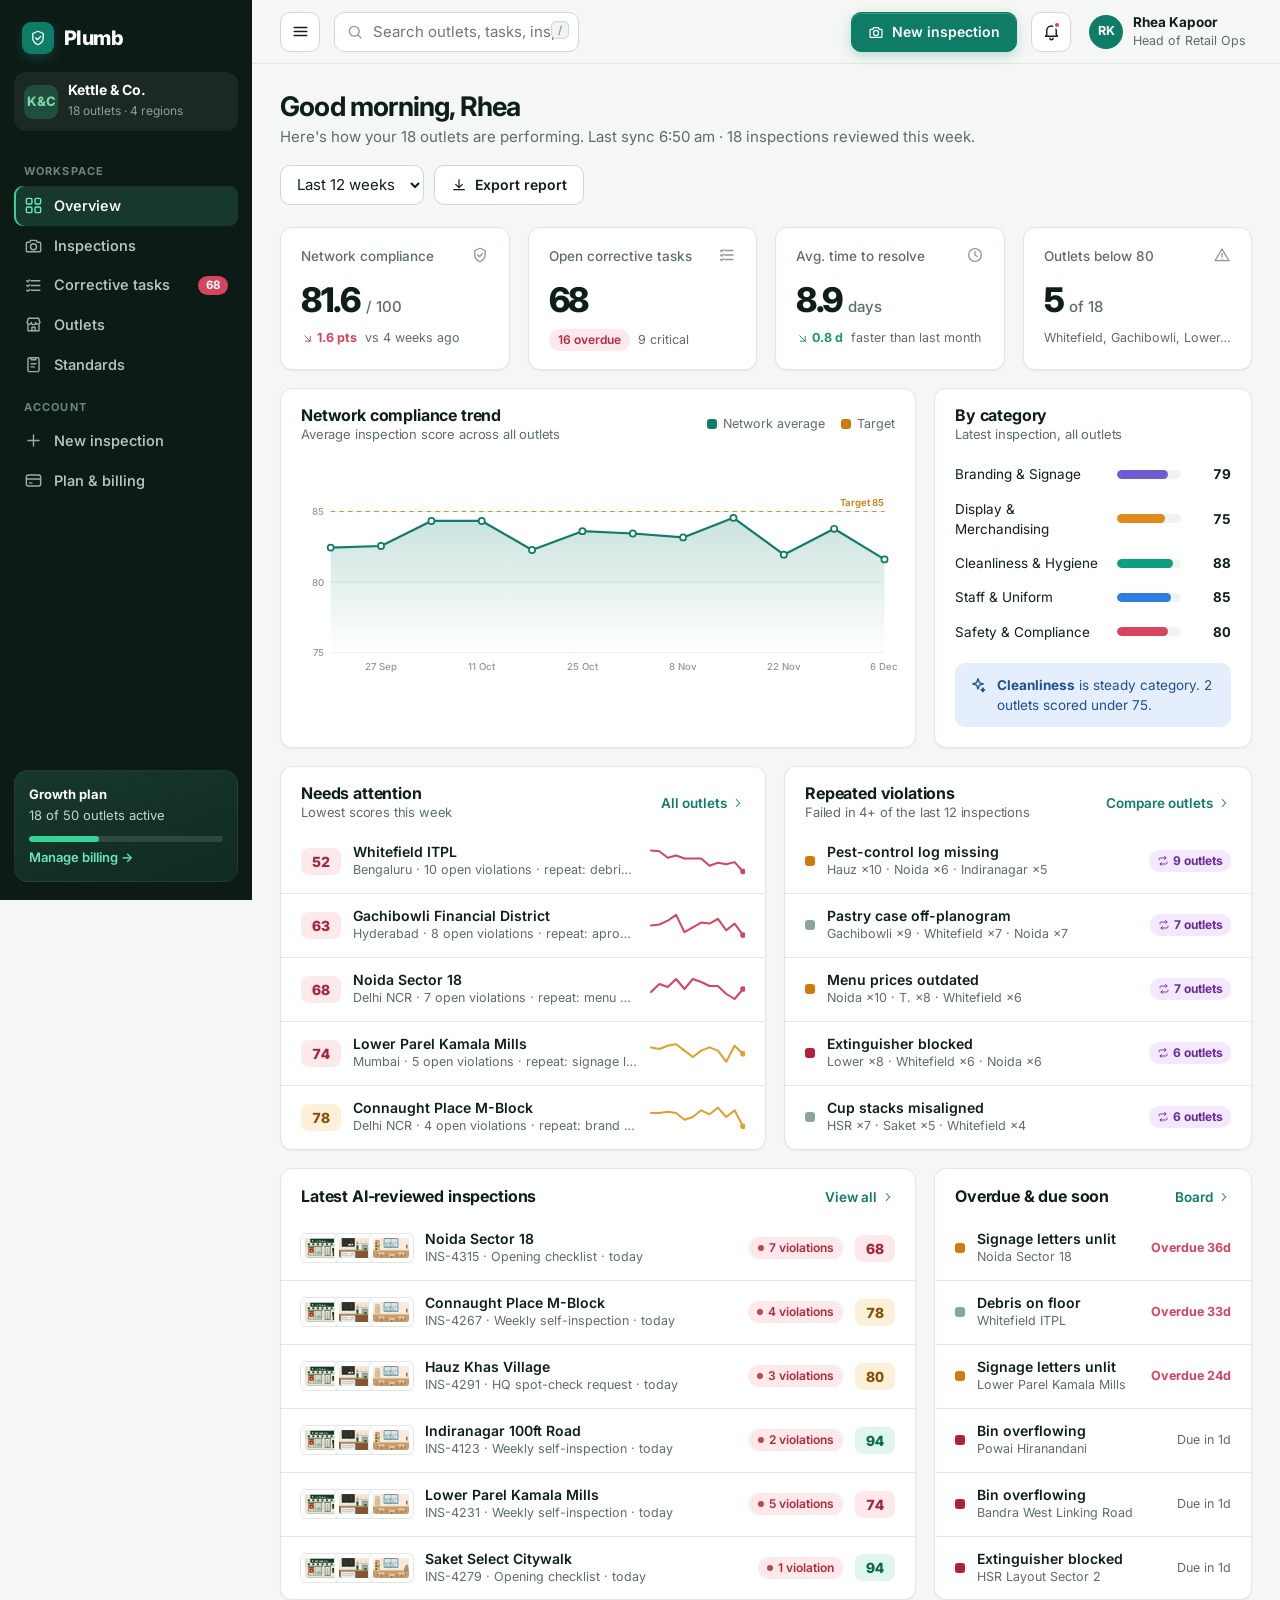
==== app.html @ 66bcafdf "Add Plumb franchise outlet QC marketing site and demo dashboard Co-Authored-By: Claude Sonnet 5.5 <n" ====
<!doctype html>
<html lang="en">
<head>
<meta charset="utf-8">
<meta name="viewport" content="width=device-width, initial-scale=1">
<title>Dashboard — Plumb</title>
<link rel="icon" href="data:image/svg+xml,%3Csvg xmlns='http://www.w3.org/2000/svg' viewBox='0 0 32 32'%3E%3Crect width='32' height='32' rx='9' fill='%230e7c66'/%3E%3Cpath d='M16 6v12' stroke='white' stroke-width='3' stroke-linecap='round'/%3E%3Cpath d='M16 18 L11.500 25 H20.500Z' fill='white'/%3E%3C/svg%3E">
<link rel="preconnect" href="https://fonts.googleapis.com"><link rel="preconnect" href="https://fonts.gstatic.com" crossorigin>
<link href="https://fonts.googleapis.com/css2?family=Inter:wght@400;500;600;700;800&display=swap" rel="stylesheet">
<link rel="stylesheet" href="assets/css/base.css">
<link rel="stylesheet" href="assets/css/landing.css">
<link rel="stylesheet" href="assets/css/app.css">
</head>
<body class="app">
<div class="shell">
  <aside class="side" id="side">
    <a class="logo" href="index.html"><span class="logo-mark" data-i="shield"></span>Plumb</a>
    <div class="side-co"><div class="co-av">K&amp;C</div><div><b>Kettle &amp; Co.</b><span>18 outlets · 4 regions</span></div></div>
    <nav id="nav" aria-label="App"></nav>
    <div class="side-foot"><b>Growth plan</b>18 of 50 outlets active<div class="meter"><i style="width:36%"></i></div><a href="#/billing" style="color:#6ee7b7;font-weight:600">Manage billing →</a></div>
  </aside>
  <div class="scrim" id="scrim"></div>
  <div class="main">
    <header class="top">
      <button class="iconbtn burger" id="burger" aria-label="Menu" data-i="menu"></button>
      <div class="search"><span data-i="search"></span><input class="input" id="q" placeholder="Search outlets, tasks, inspections…" autocomplete="off"><kbd class="hide-s">/</kbd><div class="results" id="results" hidden></div></div>
      <div class="sp"></div>
      <a class="btn btn-primary hide-s" href="#/new" data-i="camera">New inspection</a>
      <div style="position:relative"><button class="iconbtn" id="bell" aria-label="Notifications"><span data-i="bell"></span><i class="dot"></i></button><div class="pop" id="notif" hidden></div></div>
      <div class="me"><div class="avatar">RK</div><span style="line-height:1.2"><b style="font-size:13.500px;display:block">Rhea Kapoor</b><small class="muted">Head of Retail Ops</small></span></div>
    </header>
    <main id="view"></main>
  </div>
</div>
<div class="toasts" id="toasts"></div>
<script src="assets/js/icons.js"></script>
<script src="assets/js/scenes.js"></script>
<script src="assets/js/data.js"></script>
<script src="assets/js/app.js"></script>
</body>
</html>
---- assets/css/base.css ----
/* Plumb — shared design tokens and primitives */
:root {
  --bg: #f5f7f4; --surface: #ffffff; --surface-2: #f0f4f1; --ink: #0e1f1a; --ink-2: #2a3d36; --muted: #5d6e67; --faint: #8b9a94;
  --line: #e1e8e4; --line-2: #cfd9d3;
  --brand: #0e7c66; --brand-d: #0a5c4c; --brand-l: #e2f4ed; --brand-ink: #063d31;
  --good: #1a9a69; --good-l: #e0f5ec; --warn: #cf7b0f; --warn-l: #fdf0d9; --bad: #d6455d; --bad-l: #fde8eb; --info: #2f7de1; --info-l: #e5eefc; --crit: #b3203a;
  --shadow-sm: 0 1px 2px rgba(14, 31, 26, .06); --shadow: 0 6px 24px rgba(14, 31, 26, .08); --shadow-lg: 0 24px 60px rgba(14, 31, 26, .16);
  --r: 12px; --r-sm: 8px; --r-lg: 18px;
  --font: 'Inter', ui-sans-serif, system-ui, -apple-system, 'Segoe UI', Roboto, sans-serif;
}
* { box-sizing: border-box; }
html { -webkit-text-size-adjust: 100%; scroll-behavior: smooth; }
body { margin: 0; font-family: var(--font); color: var(--ink); background: var(--bg); font-size: 15px; line-height: 1.5; -webkit-font-smoothing: antialiased; }
h1, h2, h3, h4 { margin: 0; line-height: 1.12; letter-spacing: -.02em; }
p { margin: 0; }
a { color: inherit; text-decoration: none; }
button { font: inherit; color: inherit; cursor: pointer; }
img, svg { display: block; max-width: 100%; }
svg[viewBox="0 0 24 24"] { width: 1.2em; height: 1.2em; flex: none; }
:focus-visible { outline: 2px solid var(--brand); outline-offset: 2px; border-radius: 6px; }
.sr { position: absolute; width: 1px; height: 1px; overflow: hidden; clip: rect(0 0 0 0); white-space: nowrap; }
.mono { font-variant-numeric: tabular-nums; }
.muted { color: var(--muted); } .faint { color: var(--faint); }

/* buttons */
.btn { display: inline-flex; align-items: center; justify-content: center; gap: 8px; height: 40px; padding: 0 16px; border-radius: 10px; border: 1px solid var(--line-2); background: var(--surface); font-weight: 600; font-size: 14px; transition: .15s; white-space: nowrap; }
.btn:hover { background: var(--surface-2); }
.btn-primary { background: var(--brand); border-color: var(--brand); color: #fff; box-shadow: 0 1px 0 rgba(255, 255, 255, .2) inset, 0 4px 12px rgba(14, 124, 102, .25); }
.btn-primary:hover { background: var(--brand-d); border-color: var(--brand-d); }
.btn-dark { background: var(--ink); border-color: var(--ink); color: #fff; } .btn-dark:hover { background: #1d352c; }
.btn-ghost { border-color: transparent; background: transparent; } .btn-ghost:hover { background: rgba(14, 31, 26, .06); }
.btn-sm { height: 32px; padding: 0 12px; font-size: 13px; border-radius: 8px; }
.btn-lg { height: 52px; padding: 0 26px; font-size: 16px; border-radius: 12px; }
.btn[disabled] { opacity: .5; cursor: not-allowed; }
.btn svg { width: 16px; height: 16px; }

/* badges */
.badge { display: inline-flex; align-items: center; gap: 5px; height: 22px; padding: 0 9px; border-radius: 999px; font-size: 12px; font-weight: 600; background: var(--surface-2); color: var(--ink-2); white-space: nowrap; }
.badge::before { content: ''; width: 6px; height: 6px; border-radius: 50%; background: currentColor; opacity: .85; }
.badge.plain::before { display: none; }
.b-good { background: var(--good-l); color: #0d7a52; } .b-warn { background: var(--warn-l); color: #94570a; } .b-bad { background: var(--bad-l); color: #b02a41; }
.b-crit { background: #b3203a; color: #fff; } .b-info { background: var(--info-l); color: #1f5db5; } .b-brand { background: var(--brand-l); color: var(--brand-d); }

/* cards & forms */
.card { background: var(--surface); border: 1px solid var(--line); border-radius: var(--r); box-shadow: var(--shadow-sm); }
.input, .select, textarea.input { width: 100%; height: 40px; padding: 0 12px; border: 1px solid var(--line-2); background: #fff; border-radius: 10px; font: inherit; color: var(--ink); }
textarea.input { height: auto; padding: 10px 12px; resize: vertical; }
.input:focus, .select:focus { outline: 2px solid rgba(14, 124, 102, .35); border-color: var(--brand); }
label.f { display: grid; gap: 6px; font-size: 13px; font-weight: 600; color: var(--ink-2); }
.switch { position: relative; width: 38px; height: 22px; flex: none; }
.switch input { position: absolute; opacity: 0; inset: 0; cursor: pointer; z-index: 1; }
.switch i { position: absolute; inset: 0; background: #cbd5d0; border-radius: 99px; transition: .15s; }
.switch i::after { content: ''; position: absolute; top: 3px; left: 3px; width: 16px; height: 16px; background: #fff; border-radius: 50%; transition: .15s; box-shadow: var(--shadow-sm); }
.switch input:checked + i { background: var(--brand); } .switch input:checked + i::after { transform: translateX(16px); }

/* toast / modal */
.toasts { position: fixed; right: 20px; bottom: 20px; display: grid; gap: 10px; z-index: 200; }
.toast { background: var(--ink); color: #fff; padding: 12px 16px; border-radius: 12px; box-shadow: var(--shadow-lg); display: flex; gap: 10px; align-items: center; font-size: 14px; animation: tin .25s ease; max-width: 360px; }
.toast svg { width: 18px; height: 18px; color: #6ee7b7; flex: none; }
@keyframes tin { from { transform: translateY(10px); opacity: 0; } }
.overlay { position: fixed; inset: 0; background: rgba(8, 20, 16, .5); backdrop-filter: blur(3px); z-index: 180; display: grid; place-items: center; padding: 20px; animation: fin .15s; }
@keyframes fin { from { opacity: 0; } }
.modal { background: #fff; border-radius: var(--r-lg); box-shadow: var(--shadow-lg); width: min(560px, 100%); max-height: 92vh; overflow: auto; }
.modal-h { padding: 22px 24px 8px; display: flex; justify-content: space-between; align-items: start; gap: 16px; }
.modal-h h3 { font-size: 20px; } .modal-b { padding: 8px 24px 20px; } .modal-f { padding: 16px 24px; border-top: 1px solid var(--line); display: flex; justify-content: flex-end; gap: 10px; background: var(--surface-2); border-radius: 0 0 var(--r-lg) var(--r-lg); }
.x { width: 32px; height: 32px; border-radius: 8px; border: 0; background: transparent; display: grid; place-items: center; } .x:hover { background: var(--surface-2); }
.x svg { width: 18px; height: 18px; }
.scene-svg { width: 100%; height: 100%; display: block; }
@media (prefers-reduced-motion: reduce) { * { animation: none !important; transition: none !important; scroll-behavior: auto !important; } }
---- assets/css/landing.css ----
/* Plumb — marketing site */
.wrap { width: min(1180px, 100% - 48px); margin: 0 auto; }
.nav { position: sticky; top: 0; z-index: 50; background: rgba(245, 247, 244, .82); backdrop-filter: blur(14px); border-bottom: 1px solid transparent; transition: .2s; }
.nav.scrolled { border-color: var(--line); }
.nav-in { height: 68px; display: flex; align-items: center; gap: 32px; }
.logo { display: flex; align-items: center; gap: 10px; font-weight: 800; font-size: 20px; letter-spacing: -.03em; }
.logo-mark { width: 32px; height: 32px; border-radius: 9px; background: var(--brand); display: grid; place-items: center; color: #fff; box-shadow: 0 4px 12px rgba(14, 124, 102, .35); }
.logo-mark svg { width: 18px; height: 18px; }
.nav-links { display: flex; gap: 6px; margin-left: 8px; }
.nav-links a { padding: 8px 12px; border-radius: 8px; font-weight: 500; color: var(--ink-2); font-size: 14.500px; }
.nav-links a:hover { background: rgba(14, 31, 26, .06); }
.nav-cta { margin-left: auto; display: flex; gap: 10px; align-items: center; }
.nav-burger { display: none; margin-left: auto; }

.hero { padding: 64px 0 40px; position: relative; overflow: hidden; }
.hero::before { content: ''; position: absolute; inset: -20% -10% auto auto; width: 720px; height: 720px; background: radial-gradient(closest-side, rgba(14, 124, 102, .16), transparent); pointer-events: none; }
.hero-grid { display: grid; grid-template-columns: 1fr 1.08fr; gap: 56px; align-items: center; }
.eyebrow { display: inline-flex; gap: 8px; align-items: center; padding: 5px 12px 5px 6px; background: #fff; border: 1px solid var(--line); border-radius: 99px; font-size: 13px; font-weight: 600; color: var(--ink-2); box-shadow: var(--shadow-sm); }
.eyebrow b { background: var(--brand); color: #fff; padding: 2px 8px; border-radius: 99px; font-size: 11px; letter-spacing: .04em; }
.hero h1 { font-size: clamp(40px, 5.400vw, 68px); font-weight: 800; letter-spacing: -.04em; margin: 22px 0 20px; line-height: 1.02; }
.hero h1 em { font-style: normal; color: var(--brand); position: relative; white-space: nowrap; }
.hero h1 em::after { content: ''; position: absolute; left: 0; right: 0; bottom: 2px; height: 10px; background: rgba(14, 124, 102, .16); z-index: -1; border-radius: 4px; }
.lead { font-size: 19px; color: var(--muted); max-width: 540px; line-height: 1.55; }
.hero-cta { display: flex; gap: 12px; margin: 30px 0 26px; flex-wrap: wrap; }
.hero-proof { display: flex; gap: 22px; align-items: center; color: var(--muted); font-size: 14px; flex-wrap: wrap; }
.hero-proof span { display: flex; gap: 6px; align-items: center; } .hero-proof svg { width: 16px; height: 16px; color: var(--good); }

.mock { position: relative; }
.mock-frame { background: #fff; border-radius: 18px; border: 1px solid var(--line); box-shadow: var(--shadow-lg); overflow: hidden; }
.mock-bar { height: 40px; display: flex; align-items: center; gap: 7px; padding: 0 14px; border-bottom: 1px solid var(--line); background: #fafbfa; }
.mock-bar i { width: 10px; height: 10px; border-radius: 50%; background: #dfe5e1; }
.mock-bar span { margin: 0 auto; font-size: 12px; color: var(--faint); background: #fff; border: 1px solid var(--line); padding: 3px 40px; border-radius: 6px; }
.mock-body { display: grid; grid-template-columns: 1fr; }
.mock-photo { aspect-ratio: 8/5; position: relative; background: #ddd; }
.mock-meta { padding: 14px 16px; display: flex; justify-content: space-between; align-items: center; gap: 12px; border-top: 1px solid var(--line); }
.float { position: absolute; background: #fff; border: 1px solid var(--line); border-radius: 14px; box-shadow: var(--shadow); padding: 12px 14px; display: flex; gap: 12px; align-items: center; font-size: 13px; animation: bob 6s ease-in-out infinite; }
.float b { display: block; font-size: 14px; }
.float .ico { width: 34px; height: 34px; border-radius: 10px; display: grid; place-items: center; flex: none; } .float .ico svg { width: 18px; height: 18px; }
.f1 { left: -34px; bottom: 70px; } .f2 { right: -22px; top: 84px; animation-delay: -2s; } .f3 { right: 10px; bottom: -48px; animation-delay: -4s; }
@keyframes bob { 50% { transform: translateY(-7px); } }
.ring { --p: 80; width: 54px; height: 54px; border-radius: 50%; background: conic-gradient(var(--brand) calc(var(--p) * 1%), #e5ebe7 0); display: grid; place-items: center; flex: none; }
.ring::before { content: attr(data-v); width: 44px; height: 44px; border-radius: 50%; background: #fff; display: grid; place-items: center; font-weight: 800; font-size: 16px; }

.strip { padding: 34px 0 10px; }
.strip p { text-align: center; color: var(--faint); font-size: 13px; text-transform: uppercase; letter-spacing: .1em; font-weight: 600; margin-bottom: 18px; }
.strip-row { display: flex; justify-content: center; gap: 14px; flex-wrap: wrap; }
.chip { display: inline-flex; gap: 8px; align-items: center; background: #fff; border: 1px solid var(--line); padding: 9px 16px; border-radius: 99px; font-weight: 600; color: var(--ink-2); }
.chip svg { width: 18px; height: 18px; color: var(--brand); }

section.sec { padding: 96px 0; }
.sec-h { max-width: 720px; margin-bottom: 52px; }
.sec-h.center { margin-inline: auto; text-align: center; }
.kicker { color: var(--brand); font-weight: 700; font-size: 13px; letter-spacing: .1em; text-transform: uppercase; margin-bottom: 14px; }
.sec-h h2 { font-size: clamp(30px, 3.800vw, 46px); font-weight: 800; letter-spacing: -.035em; }
.sec-h p { color: var(--muted); font-size: 18px; margin-top: 16px; }

.stats { display: grid; grid-template-columns: repeat(4, 1fr); gap: 1px; background: var(--line); border: 1px solid var(--line); border-radius: var(--r-lg); overflow: hidden; }
.stat { background: #fff; padding: 28px 26px; }
.stat b { display: block; font-size: 42px; font-weight: 800; letter-spacing: -.04em; color: var(--brand-ink); }
.stat span { color: var(--muted); font-size: 14.500px; }

.problem { display: grid; grid-template-columns: 1fr 1fr; gap: 20px; }
.pcard { padding: 32px; border-radius: var(--r-lg); border: 1px solid var(--line); background: #fff; }
.pcard.dark { background: var(--ink); color: #e8f1ed; border-color: var(--ink); }
.pcard h3 { font-size: 22px; margin-bottom: 18px; }
.pcard ul { list-style: none; margin: 0; padding: 0; display: grid; gap: 14px; }
.pcard li { display: flex; gap: 12px; align-items: start; color: var(--muted); } .pcard.dark li { color: #b9cdc5; }
.pcard li svg { width: 20px; height: 20px; flex: none; margin-top: 2px; } .pcard li svg { color: var(--bad); } .pcard.dark li svg { color: #6ee7b7; }

.feat { display: grid; grid-template-columns: repeat(3, 1fr); gap: 20px; }
.fcard { background: #fff; border: 1px solid var(--line); border-radius: var(--r-lg); padding: 26px; transition: .2s; }
.fcard:hover { transform: translateY(-3px); box-shadow: var(--shadow); border-color: var(--line-2); }
.fcard .ico { width: 44px; height: 44px; border-radius: 12px; background: var(--brand-l); color: var(--brand-d); display: grid; place-items: center; margin-bottom: 18px; } .fcard .ico svg { width: 22px; height: 22px; }
.fcard h3 { font-size: 19px; margin-bottom: 8px; } .fcard p { color: var(--muted); font-size: 15px; }

.steps { display: grid; grid-template-columns: repeat(4, 1fr); gap: 20px; counter-reset: s; }
.step { position: relative; padding-top: 18px; }
.step::before { counter-increment: s; content: counter(s); position: absolute; top: -4px; left: 0; width: 34px; height: 34px; border-radius: 50%; background: var(--ink); color: #fff; display: grid; place-items: center; font-weight: 700; font-size: 15px; }
.step::after { content: ''; position: absolute; top: 13px; left: 46px; right: -12px; height: 2px; background: repeating-linear-gradient(90deg, var(--line-2) 0 6px, transparent 6px 12px); }
.step:last-child::after { display: none; }
.step h3 { margin: 34px 0 8px; font-size: 18px; } .step p { color: var(--muted); font-size: 14.500px; }

/* interactive demo */
.demo { background: var(--ink); color: #e8f1ed; border-radius: 28px; padding: 40px; display: grid; grid-template-columns: 1.4fr 1fr; gap: 32px; }
.demo h2 { color: #fff; }
.demo-photo { position: relative; border-radius: 16px; overflow: hidden; aspect-ratio: 8/5; background: #222; }
.scan { position: absolute; inset: 0; pointer-events: none; opacity: 0; }
.scan::after { content: ''; position: absolute; left: 0; right: 0; height: 90px; top: -90px; background: linear-gradient(180deg, transparent, rgba(110, 231, 183, .45)); border-bottom: 2px solid #6ee7b7; }
.scan.run { opacity: 1; } .scan.run::after { animation: scan 1.600s linear forwards; }
@keyframes scan { to { top: 100%; } }
.demo-tabs { display: flex; gap: 8px; margin-bottom: 14px; flex-wrap: wrap; }
.demo-tabs button { background: rgba(255, 255, 255, .08); border: 1px solid rgba(255, 255, 255, .12); color: #cfe0d9; padding: 7px 14px; border-radius: 99px; font-size: 13.500px; font-weight: 600; }
.demo-tabs button.on { background: #fff; color: var(--ink); border-color: #fff; }
.demo-side h3 { font-size: 20px; margin-bottom: 6px; } .demo-side > p { color: #9db3aa; font-size: 14.500px; margin-bottom: 18px; }
.finding-list { display: grid; gap: 10px; margin: 18px 0; min-height: 214px; align-content: start; }
.finding { background: rgba(255, 255, 255, .06); border: 1px solid rgba(255, 255, 255, .1); border-radius: 12px; padding: 12px 14px; display: flex; gap: 12px; align-items: start; animation: tin .35s ease; }
.finding .dot { width: 9px; height: 9px; border-radius: 50%; margin-top: 7px; flex: none; background: #ff6b6b; } .finding.ok .dot { background: #34d399; }
.finding b { font-size: 14px; display: block; } .finding span { font-size: 13px; color: #9db3aa; }
.finding em { margin-left: auto; font-style: normal; font-weight: 700; font-size: 13px; color: #fff; }
.demo .btn-primary { background: #34d399; border-color: #34d399; color: #04261c; box-shadow: none; } .demo .btn-primary:hover { background: #6ee7b7; }

.ind { display: grid; grid-template-columns: 280px 1fr; gap: 28px; align-items: start; }
.ind-tabs { display: grid; gap: 8px; }
.ind-tabs button { display: flex; gap: 12px; align-items: center; text-align: left; padding: 14px 16px; border: 1px solid var(--line); background: #fff; border-radius: 14px; font-weight: 600; }
.ind-tabs button svg { width: 20px; height: 20px; color: var(--muted); } .ind-tabs button.on { background: var(--brand-l); border-color: var(--brand); color: var(--brand-ink); } .ind-tabs button.on svg { color: var(--brand); }
.ind-panel { background: #fff; border: 1px solid var(--line); border-radius: var(--r-lg); padding: 34px; min-height: 340px; }
.ind-panel h3 { font-size: 26px; margin-bottom: 10px; } .ind-panel > p { color: var(--muted); font-size: 16.500px; max-width: 620px; }
.ind-grid { display: grid; grid-template-columns: repeat(2, 1fr); gap: 12px; margin-top: 24px; }
.ind-item { padding: 16px; border-radius: 12px; background: var(--surface-2); } .ind-item b { display: block; margin-bottom: 4px; font-size: 14.500px; } .ind-item span { color: var(--muted); font-size: 13.500px; }

.price-top { display: flex; justify-content: center; margin-bottom: 36px; }
.seg { display: inline-flex; background: #e8eeea; padding: 4px; border-radius: 12px; }
.seg button { border: 0; background: transparent; padding: 8px 18px; border-radius: 9px; font-weight: 600; font-size: 14px; color: var(--muted); }
.seg button.on { background: #fff; color: var(--ink); box-shadow: var(--shadow-sm); }
.seg small { color: var(--brand); font-weight: 700; margin-left: 6px; }
.plans { display: grid; grid-template-columns: repeat(3, 1fr); gap: 20px; align-items: stretch; }
.plan { background: #fff; border: 1px solid var(--line); border-radius: var(--r-lg); padding: 30px; display: flex; flex-direction: column; }
.plan.pop { border: 2px solid var(--brand); position: relative; box-shadow: var(--shadow); }
.plan.pop::before { content: 'Most popular'; position: absolute; top: -13px; left: 28px; background: var(--brand); color: #fff; font-size: 12px; font-weight: 700; padding: 3px 12px; border-radius: 99px; }
.plan h3 { font-size: 20px; } .plan .sub { color: var(--muted); font-size: 14px; margin: 6px 0 20px; min-height: 42px; }
.plan .amt { font-size: 44px; font-weight: 800; letter-spacing: -.04em; } .plan .amt small { font-size: 14px; color: var(--muted); font-weight: 500; letter-spacing: 0; }
.plan ul { list-style: none; padding: 0; margin: 22px 0 26px; display: grid; gap: 11px; font-size: 14.500px; flex: 1; }
.plan li { display: flex; gap: 10px; } .plan li svg { width: 18px; height: 18px; color: var(--brand); flex: none; margin-top: 2px; }
.calc { margin-top: 28px; background: #fff; border: 1px solid var(--line); border-radius: var(--r-lg); padding: 26px 30px; display: grid; grid-template-columns: 1fr auto; gap: 30px; align-items: center; }
.calc h4 { font-size: 18px; margin-bottom: 4px; } .calc input[type=range] { width: 100%; accent-color: var(--brand); margin: 16px 0 6px; }
.calc .ticks { display: flex; justify-content: space-between; color: var(--faint); font-size: 12px; }
.calc .tot { text-align: right; } .calc .tot b { font-size: 40px; letter-spacing: -.04em; display: block; line-height: 1; } .calc .tot span { color: var(--muted); font-size: 13.500px; }

.quotes { display: grid; grid-template-columns: repeat(3, 1fr); gap: 20px; }
.quote { background: #fff; border: 1px solid var(--line); border-radius: var(--r-lg); padding: 28px; display: flex; flex-direction: column; gap: 22px; }
.quote p { font-size: 16.500px; line-height: 1.55; flex: 1; } .quote .who { display: flex; gap: 12px; align-items: center; }
.av { width: 42px; height: 42px; border-radius: 50%; display: grid; place-items: center; font-weight: 700; color: #fff; font-size: 14px; flex: none; }
.quote small { display: block; color: var(--muted); } .quote .res { display: inline-flex; gap: 8px; align-items: center; font-weight: 700; color: var(--brand-d); background: var(--brand-l); padding: 5px 12px; border-radius: 99px; font-size: 13px; align-self: start; }

.faq { max-width: 820px; margin: 0 auto; display: grid; gap: 10px; }
.faq details { background: #fff; border: 1px solid var(--line); border-radius: 14px; padding: 4px 22px; }
.faq summary { padding: 16px 0; font-weight: 650; cursor: pointer; list-style: none; display: flex; justify-content: space-between; align-items: center; gap: 12px; font-size: 16px; }
.faq summary::-webkit-details-marker { display: none; } .faq summary svg { width: 20px; transition: .2s; color: var(--muted); } .faq details[open] summary svg { transform: rotate(180deg); }
.faq details p { color: var(--muted); padding: 0 0 18px; max-width: 680px; }

.cta { background: linear-gradient(135deg, var(--brand-d), #0a3d33); color: #fff; border-radius: 28px; padding: 64px 48px; text-align: center; position: relative; overflow: hidden; }
.cta::before { content: ''; position: absolute; width: 520px; height: 520px; right: -120px; top: -200px; background: radial-gradient(closest-side, rgba(110, 231, 183, .28), transparent); }
.cta h2 { font-size: clamp(30px, 4vw, 48px); font-weight: 800; letter-spacing: -.035em; max-width: 720px; margin: 0 auto 16px; position: relative; }
.cta p { color: #bfe3d6; font-size: 18px; max-width: 560px; margin: 0 auto 30px; position: relative; }
.cta .btn-primary { background: #fff; color: var(--brand-ink); border-color: #fff; box-shadow: none; } .cta .btn { position: relative; }
.cta .btn:not(.btn-primary) { background: rgba(255, 255, 255, .1); color: #fff; border-color: rgba(255, 255, 255, .3); }

footer.foot { padding: 64px 0 40px; border-top: 1px solid var(--line); margin-top: 96px; }
.foot-grid { display: grid; grid-template-columns: 1.6fr repeat(3, 1fr); gap: 40px; }
.foot h5 { margin: 0 0 14px; font-size: 13px; text-transform: uppercase; letter-spacing: .08em; color: var(--faint); }
.foot a { display: block; padding: 4px 0; color: var(--ink-2); font-size: 14.500px; } .foot a:hover { color: var(--brand); }
.foot-bot { margin-top: 44px; padding-top: 24px; border-top: 1px solid var(--line); display: flex; justify-content: space-between; color: var(--muted); font-size: 13.500px; flex-wrap: wrap; gap: 10px; }

.reveal { opacity: 0; transform: translateY(18px); transition: opacity .6s ease, transform .6s ease; } .reveal.in { opacity: 1; transform: none; }

@media (max-width: 1020px) {
  .hero-grid, .demo, .ind, .calc { grid-template-columns: 1fr; }
  .feat, .quotes, .plans { grid-template-columns: 1fr; } .steps { grid-template-columns: 1fr 1fr; } .step::after { display: none; }
  .stats { grid-template-columns: 1fr 1fr; } .problem { grid-template-columns: 1fr; }
  .nav-links, .nav-cta { display: none; } .nav-burger { display: inline-flex; } .nav.open .nav-links { display: grid; position: absolute; top: 68px; left: 0; right: 0; background: #fff; padding: 12px 24px 20px; border-bottom: 1px solid var(--line); }
  .ind-tabs { grid-template-columns: 1fr 1fr; } .foot-grid { grid-template-columns: 1fr 1fr; } .f1, .f2 { display: none; }
  .demo { padding: 22px; } .calc .tot { text-align: left; }
}
@media (max-width: 560px) { .steps, .ind-grid, .ind-tabs, .stats { grid-template-columns: 1fr; } .hero { padding-top: 36px; } section.sec { padding: 64px 0; } .cta { padding: 44px 22px; } }
---- assets/css/app.css ----
/* Plumb — product UI */
body.app { background: var(--bg); }
.shell { display: grid; grid-template-columns: 252px 1fr; min-height: 100vh; }
.side { background: #0d1b16; color: #c4d4cd; padding: 18px 14px; display: flex; flex-direction: column; position: sticky; top: 0; height: 100vh; z-index: 60; }
.side .logo { color: #fff; padding: 4px 8px 18px; }
.side-co { display: flex; gap: 10px; align-items: center; padding: 10px; border-radius: 12px; background: rgba(255, 255, 255, .06); margin-bottom: 18px; }
.co-av { width: 34px; height: 34px; border-radius: 9px; background: #1f4d3e; color: #7fd1a8; display: grid; place-items: center; font-weight: 800; font-size: 13px; }
.side-co b { display: block; color: #fff; font-size: 14px; line-height: 1.2; } .side-co span { font-size: 12px; color: #8ba399; }
.nav-sec { font-size: 11px; font-weight: 700; letter-spacing: .1em; text-transform: uppercase; color: #6c8479; padding: 14px 10px 6px; }
.side nav a { display: flex; align-items: center; gap: 11px; padding: 9px 10px; border-radius: 9px; font-weight: 550; font-size: 14.500px; color: #b3c6be; }
.side nav a svg { width: 19px; height: 19px; flex: none; opacity: .85; }
.side nav a:hover { background: rgba(255, 255, 255, .06); color: #fff; }
.side nav a.on { background: #17382d; color: #fff; box-shadow: inset 2px 0 0 #34d399; } .side nav a.on svg { color: #6ee7b7; opacity: 1; }
.side nav .n { margin-left: auto; font-size: 11.500px; font-weight: 700; background: rgba(255, 255, 255, .1); color: #fff; padding: 1px 8px; border-radius: 99px; }
.side nav .n.hot { background: #d6455d; }
.side-foot { margin-top: auto; padding: 14px; border-radius: 14px; background: linear-gradient(160deg, #17382d, #0f2a22); border: 1px solid rgba(255, 255, 255, .06); font-size: 13px; }
.side-foot b { color: #fff; display: block; margin-bottom: 2px; } .meter { height: 6px; background: rgba(255, 255, 255, .12); border-radius: 9px; margin: 10px 0 6px; overflow: hidden; } .meter i { display: block; height: 100%; background: #34d399; border-radius: 9px; }

.main { min-width: 0; }
.top { height: 64px; display: flex; align-items: center; gap: 14px; padding: 0 28px; background: rgba(245, 247, 244, .85); backdrop-filter: blur(10px); border-bottom: 1px solid var(--line); position: sticky; top: 0; z-index: 40; }
.burger { display: none; }
.search { position: relative; flex: 1; max-width: 440px; }
.search svg { position: absolute; left: 12px; top: 11px; width: 18px; height: 18px; color: var(--faint); }
.search input { padding-left: 38px; background: #fff; }
.search kbd { position: absolute; right: 10px; top: 9px; font: 600 11px var(--font); color: var(--faint); border: 1px solid var(--line-2); border-radius: 5px; padding: 1px 6px; background: var(--surface-2); }
.results { position: absolute; top: 46px; left: 0; right: 0; background: #fff; border: 1px solid var(--line); border-radius: 12px; box-shadow: var(--shadow-lg); padding: 6px; z-index: 70; max-height: 380px; overflow: auto; }
.results a { display: flex; gap: 10px; align-items: center; padding: 9px 10px; border-radius: 8px; font-size: 14px; } .results a:hover { background: var(--surface-2); }
.results small { color: var(--faint); margin-left: auto; } .results h6 { margin: 8px 10px 4px; font-size: 11px; text-transform: uppercase; letter-spacing: .08em; color: var(--faint); }
.top .sp { flex: 1; }
.iconbtn { width: 40px; height: 40px; border-radius: 10px; border: 1px solid var(--line-2); background: #fff; display: grid; place-items: center; position: relative; }
.iconbtn svg { width: 19px; height: 19px; } .iconbtn .dot { position: absolute; top: 8px; right: 9px; width: 8px; height: 8px; background: var(--bad); border-radius: 50%; border: 2px solid #fff; }
.me { display: flex; gap: 10px; align-items: center; padding: 4px 6px 4px 4px; border-radius: 99px; }
.avatar { width: 34px; height: 34px; border-radius: 50%; background: var(--brand); color: #fff; display: grid; place-items: center; font-weight: 700; font-size: 12.500px; flex: none; }
.pop { position: absolute; right: 0; top: 48px; width: 360px; background: #fff; border: 1px solid var(--line); border-radius: 14px; box-shadow: var(--shadow-lg); z-index: 70; overflow: hidden; }
.pop-h { padding: 14px 16px; font-weight: 700; border-bottom: 1px solid var(--line); display: flex; justify-content: space-between; }
.pop-i { display: flex; gap: 12px; padding: 12px 16px; border-bottom: 1px solid var(--line); font-size: 13.500px; } .pop-i:last-child { border: 0; } .pop-i small { color: var(--faint); display: block; }
.pop-i .ico { width: 32px; height: 32px; border-radius: 9px; display: grid; place-items: center; flex: none; } .pop-i .ico svg { width: 16px; height: 16px; }

.page { padding: 28px; max-width: 1360px; margin: 0 auto; animation: fin .25s; }
.ph { display: flex; align-items: end; justify-content: space-between; gap: 16px; margin-bottom: 22px; flex-wrap: wrap; }
.ph h1 { font-size: 27px; letter-spacing: -.03em; } .ph p { color: var(--muted); margin-top: 4px; }
.ph .acts { display: flex; gap: 10px; flex-wrap: wrap; }
.crumb { font-size: 13px; color: var(--muted); display: flex; gap: 6px; margin-bottom: 8px; align-items: center; } .crumb a:hover { color: var(--brand); } .crumb svg { width: 13px; height: 13px; }

.grid { display: grid; gap: 18px; } .g4 { grid-template-columns: repeat(4, 1fr); } .g3 { grid-template-columns: repeat(3, 1fr); } .g21 { grid-template-columns: 2fr 1fr; } .g2 { grid-template-columns: 1fr 1fr; } .g12 { grid-template-columns: 1fr 2fr; } .mt { margin-top: 18px; }
.card-h { display: flex; justify-content: space-between; align-items: center; padding: 18px 20px 0; gap: 10px; }
.card-h h3 { font-size: 16px; letter-spacing: -.01em; } .card-h .sub { color: var(--muted); font-size: 13px; font-weight: 400; display: block; margin-top: 2px; }
.card-b { padding: 16px 20px 20px; }
.link { color: var(--brand); font-weight: 600; font-size: 13.500px; display: inline-flex; align-items: center; gap: 4px; } .link:hover { color: var(--brand-d); } .link svg { width: 14px; height: 14px; }

.kpi { padding: 18px 20px; position: relative; }
.kpi .lab { display: flex; justify-content: space-between; color: var(--muted); font-size: 13.500px; font-weight: 500; } .kpi .lab svg { width: 18px; height: 18px; color: var(--faint); }
.kpi .val { font-size: 34px; font-weight: 800; letter-spacing: -.04em; margin: 8px 0 4px; display: flex; align-items: baseline; gap: 6px; } .kpi .val small { font-size: 15px; color: var(--muted); font-weight: 500; letter-spacing: 0; }
.delta { display: inline-flex; align-items: center; gap: 3px; font-size: 12.500px; font-weight: 700; } .delta svg { width: 13px; height: 13px; } .up { color: var(--good); } .down { color: var(--bad); } .flat { color: var(--muted); }
.kpi .foot { font-size: 12.500px; color: var(--muted); display: flex; gap: 8px; align-items: center; }

table.t { width: 100%; border-collapse: collapse; font-size: 14px; }
.t th { text-align: left; font-size: 12px; font-weight: 650; color: var(--muted); text-transform: uppercase; letter-spacing: .05em; padding: 11px 14px; border-bottom: 1px solid var(--line); background: #fafbfa; white-space: nowrap; }
.t td { padding: 12px 14px; border-bottom: 1px solid var(--line); vertical-align: middle; } .t tr:last-child td { border: 0; }
.t tbody tr.click { cursor: pointer; } .t tbody tr.click:hover td { background: #f8faf8; }
.tw { overflow-x: auto; }
.who { display: flex; gap: 10px; align-items: center; } .who b { display: block; font-weight: 650; font-size: 14px; line-height: 1.25; } .who small { color: var(--muted); font-size: 12.500px; }
.sc { display: inline-flex; min-width: 40px; justify-content: center; padding: 3px 9px; border-radius: 8px; font-weight: 800; font-size: 14px; font-variant-numeric: tabular-nums; }
.sc.g { background: var(--good-l); color: #0b6e49; } .sc.y { background: var(--warn-l); color: #8a4f06; } .sc.r { background: var(--bad-l); color: #a5243b; }
.thumbs { display: flex; } .thumbs div { width: 44px; height: 28px; border-radius: 5px; overflow: hidden; border: 2px solid #fff; margin-left: -10px; box-shadow: 0 0 0 1px var(--line); } .thumbs div:first-child { margin-left: 0; }

.toolbar { display: flex; gap: 10px; align-items: center; padding: 14px 16px; border-bottom: 1px solid var(--line); flex-wrap: wrap; }
.toolbar .input, .toolbar .select { height: 36px; width: auto; min-width: 150px; font-size: 14px; } .toolbar .grow { flex: 1; min-width: 200px; }
.pills { display: flex; gap: 6px; flex-wrap: wrap; } .pills button { border: 1px solid var(--line-2); background: #fff; border-radius: 99px; height: 32px; padding: 0 13px; font-size: 13.500px; font-weight: 600; color: var(--ink-2); }
.pills button.on { background: var(--ink); color: #fff; border-color: var(--ink); } .pills button span { opacity: .6; margin-left: 4px; font-weight: 500; }

/* charts */
.chart { position: relative; } .chart svg { width: 100%; height: auto; overflow: visible; } .chart text { font: 500 11px var(--font); fill: var(--faint); }
.tip { position: absolute; pointer-events: none; background: var(--ink); color: #fff; padding: 8px 11px; border-radius: 9px; font-size: 12.500px; transform: translate(-50%, -110%); white-space: nowrap; box-shadow: var(--shadow); z-index: 5; }
.tip b { display: block; font-size: 13.500px; }
.legend { display: flex; gap: 16px; font-size: 12.500px; color: var(--muted); margin-top: 6px; flex-wrap: wrap; } .legend i { display: inline-block; width: 10px; height: 10px; border-radius: 3px; margin-right: 6px; vertical-align: -1px; }
.bar { display: grid; grid-template-columns: 150px 1fr 38px; gap: 12px; align-items: center; font-size: 13.500px; padding: 7px 0; } .bar .tr { height: 9px; background: var(--surface-2); border-radius: 9px; overflow: hidden; } .bar .tr i { display: block; height: 100%; border-radius: 9px; transition: width .8s cubic-bezier(.2, .8, .2, 1); } .bar b { text-align: right; font-variant-numeric: tabular-nums; }
.spark { width: 96px; height: 30px; }

.list > * { padding: 13px 20px; border-bottom: 1px solid var(--line); display: flex; gap: 12px; align-items: center; } .list > *:last-child { border: 0; }
a.row:hover, .row.click:hover { background: #f8faf8; cursor: pointer; }
.row .grow { flex: 1; min-width: 0; } .row .ttl { font-weight: 600; font-size: 14px; line-height: 1.3; } .row .sm { color: var(--muted); font-size: 12.500px; } .ell { white-space: nowrap; overflow: hidden; text-overflow: ellipsis; }
.sevdot { width: 10px; height: 10px; border-radius: 3px; flex: none; } .sev-critical { background: var(--crit); } .sev-major { background: var(--warn); } .sev-minor { background: #8aa59a; }
.rank { width: 26px; height: 26px; border-radius: 8px; background: var(--surface-2); display: grid; place-items: center; font-weight: 800; font-size: 13px; flex: none; }

/* inspection detail */
.viewer { position: relative; background: #000; border-radius: var(--r) var(--r) 0 0; overflow: hidden; aspect-ratio: 8/5; }
.viewer .det { transition: opacity .2s; } .viewer.focus .det { opacity: .18; } .viewer.focus .det.hl { opacity: 1; }
.vtabs { display: flex; gap: 8px; padding: 12px; border-top: 1px solid var(--line); overflow-x: auto; }
.vtab { flex: none; width: 108px; border-radius: 9px; overflow: hidden; border: 2px solid transparent; background: none; padding: 0; position: relative; } .vtab.on { border-color: var(--brand); }
.vtab div { aspect-ratio: 8/5; } .vtab span { position: absolute; top: 4px; right: 4px; background: var(--bad); color: #fff; font-size: 11px; font-weight: 700; border-radius: 99px; min-width: 18px; height: 18px; display: grid; place-items: center; } .vtab span.ok { background: var(--good); }
.vtab small { display: block; font-size: 11.500px; padding: 3px 4px; background: #fff; color: var(--ink-2); font-weight: 600; text-align: left; }
.finding-c { border: 1px solid var(--line); border-radius: 12px; padding: 14px; display: grid; gap: 8px; cursor: pointer; transition: .15s; background: #fff; } .finding-c:hover { border-color: var(--brand); box-shadow: var(--shadow-sm); }
.finding-c .h { display: flex; gap: 8px; align-items: center; justify-content: space-between; } .finding-c b { font-size: 14.500px; line-height: 1.3; } .finding-c p { font-size: 13px; color: var(--muted); }
.finding-c .m { display: flex; gap: 8px; align-items: center; font-size: 12.500px; color: var(--muted); flex-wrap: wrap; }
.conf { display: inline-flex; gap: 6px; align-items: center; font-weight: 700; font-size: 12.500px; color: var(--ink-2); } .conf i { width: 40px; height: 5px; background: var(--surface-2); border-radius: 9px; overflow: hidden; display: block; } .conf i b { display: block; height: 100%; background: var(--brand); }
.scorebig { display: flex; gap: 16px; align-items: center; }
.donut { position: relative; flex: none; } .donut b { position: absolute; inset: 0; display: grid; place-items: center; font-size: 26px; letter-spacing: -.04em; font-weight: 800; }

/* tasks */
.board { display: grid; grid-template-columns: repeat(4, minmax(260px, 1fr)); gap: 14px; overflow-x: auto; padding-bottom: 8px; align-items: start; }
.col { background: #ebf0ed; border-radius: 14px; padding: 10px; display: grid; gap: 10px; align-content: start; min-height: 220px; }
.col-h { display: flex; justify-content: space-between; align-items: center; padding: 6px 6px 2px; font-weight: 700; font-size: 13.500px; } .col-h span { background: #fff; border-radius: 99px; padding: 1px 9px; font-size: 12.500px; color: var(--muted); }
.tc { background: #fff; border: 1px solid var(--line); border-radius: 12px; padding: 13px; display: grid; gap: 10px; cursor: pointer; box-shadow: var(--shadow-sm); position: relative; overflow: hidden; transition: .15s; } .tc:hover { transform: translateY(-2px); box-shadow: var(--shadow); }
.tc::before { content: ''; position: absolute; left: 0; top: 0; bottom: 0; width: 4px; } .tc.sev-critical::before { background: var(--crit); } .tc.sev-major::before { background: var(--warn); } .tc.sev-minor::before { background: #9db6ac; }
.tc .t1 { font-weight: 600; font-size: 14px; line-height: 1.35; } .tc .t2 { display: flex; justify-content: space-between; align-items: center; gap: 6px; font-size: 12.500px; color: var(--muted); }
.drawer { position: fixed; top: 0; right: 0; bottom: 0; width: min(520px, 100%); background: #fff; z-index: 160; box-shadow: var(--shadow-lg); display: flex; flex-direction: column; animation: slide .25s cubic-bezier(.2, .8, .2, 1); }
@keyframes slide { from { transform: translateX(40px); opacity: 0; } }
.drawer-h { padding: 20px 24px; border-bottom: 1px solid var(--line); display: flex; justify-content: space-between; gap: 12px; align-items: start; } .drawer-b { padding: 20px 24px; overflow: auto; flex: 1; display: grid; gap: 20px; align-content: start; } .drawer-f { padding: 14px 24px; border-top: 1px solid var(--line); display: flex; gap: 10px; justify-content: flex-end; flex-wrap: wrap; background: var(--surface-2); }
.crop { border-radius: 12px; overflow: hidden; aspect-ratio: 16/9; background: #ddd; border: 1px solid var(--line); }
.kv { display: grid; grid-template-columns: 110px 1fr; gap: 10px 14px; font-size: 14px; } .kv dt { color: var(--muted); } .kv dd { margin: 0; font-weight: 550; }
.tl { display: grid; gap: 0; } .tl > div { position: relative; padding: 0 0 16px 22px; font-size: 13.500px; } .tl > div::before { content: ''; position: absolute; left: 4px; top: 6px; width: 9px; height: 9px; border-radius: 50%; background: var(--brand); } .tl > div::after { content: ''; position: absolute; left: 8px; top: 16px; bottom: -4px; width: 1.5px; background: var(--line-2); } .tl > div:last-child::after { display: none; } .tl small { color: var(--faint); display: block; }
.ba { display: grid; grid-template-columns: 1fr 1fr; gap: 12px; } .ba figure { margin: 0; } .ba figcaption { font-size: 12px; font-weight: 700; margin-bottom: 6px; text-transform: uppercase; letter-spacing: .06em; color: var(--muted); }
.progress { height: 8px; background: var(--surface-2); border-radius: 9px; overflow: hidden; } .progress i { display: block; height: 100%; background: var(--brand); width: 0; transition: width .4s; }
.steps-ai { display: grid; gap: 10px; } .steps-ai div { display: flex; gap: 10px; align-items: center; font-size: 14px; color: var(--faint); } .steps-ai div.done { color: var(--ink); } .steps-ai div.done svg { color: var(--good); } .steps-ai svg { width: 18px; height: 18px; } .steps-ai .sp { width: 18px; height: 18px; border: 2px solid var(--line-2); border-top-color: var(--brand); border-radius: 50%; animation: spin .7s linear infinite; } @keyframes spin { to { transform: rotate(360deg); } }

/* new inspection wizard */
.stepper { display: flex; gap: 8px; margin-bottom: 22px; } .stepper div { flex: 1; display: flex; gap: 10px; align-items: center; padding: 12px 14px; border-radius: 12px; border: 1px solid var(--line); background: #fff; font-weight: 600; font-size: 14px; color: var(--muted); }
.stepper b { width: 26px; height: 26px; border-radius: 50%; background: var(--surface-2); display: grid; place-items: center; font-size: 13px; } .stepper .on { color: var(--ink); border-color: var(--brand); } .stepper .on b { background: var(--brand); color: #fff; } .stepper .done b { background: var(--good); color: #fff; }
.slots { display: grid; grid-template-columns: repeat(2, 1fr); gap: 14px; } .slot { border: 2px dashed var(--line-2); border-radius: 14px; background: #fff; overflow: hidden; } .slot.has { border-style: solid; border-color: var(--line); }
.slot .ph0 { aspect-ratio: 8/5; display: grid; place-items: center; text-align: center; color: var(--muted); font-size: 13.500px; padding: 14px; background: repeating-linear-gradient(45deg, #f6f8f6, #f6f8f6 10px, #f1f4f2 10px, #f1f4f2 20px); }
.slot .meta { padding: 10px 14px; display: flex; justify-content: space-between; align-items: center; gap: 8px; border-top: 1px solid var(--line); font-size: 13.500px; } .slot .meta b { display: block; } .slot .meta small { color: var(--muted); }
.slot .img { aspect-ratio: 8/5; position: relative; overflow: hidden; } .slot .img img { width: 100%; height: 100%; object-fit: cover; }
.hint { background: var(--info-l); color: #1f4f96; padding: 12px 14px; border-radius: 10px; font-size: 13.500px; display: flex; gap: 10px; } .hint svg { width: 18px; height: 18px; flex: none; margin-top: 1px; }

/* outlets */
.heat { display: inline-grid; grid-template-columns: repeat(5, 18px); gap: 3px; } .heat i { height: 18px; border-radius: 4px; } .hv-g { background: #34c38f; } .hv-y { background: #f2b544; } .hv-r { background: #e8566c; }
.cmp-chip { display: inline-flex; gap: 6px; align-items: center; font-weight: 600; font-size: 13px; background: #fff; border: 1px solid var(--line); padding: 4px 10px; border-radius: 99px; } .cmp-chip i { width: 10px; height: 10px; border-radius: 50%; }
input[type=checkbox].cb { width: 17px; height: 17px; accent-color: var(--brand); }
.tag-rep { display: inline-flex; gap: 4px; align-items: center; background: #f3e8fd; color: #6a2c9c; font-size: 12px; font-weight: 700; padding: 2px 8px; border-radius: 99px; } .tag-rep svg { width: 12px; height: 12px; }

/* standards */
.split { display: grid; grid-template-columns: 320px 1fr; gap: 18px; align-items: start; }
.cl { padding: 14px 16px; border-bottom: 1px solid var(--line); cursor: pointer; display: grid; gap: 6px; } .cl:last-child { border: 0; } .cl.on { background: var(--brand-l); box-shadow: inset 3px 0 0 var(--brand); } .cl b { font-size: 14.500px; } .cl small { color: var(--muted); }
.item { display: grid; grid-template-columns: 64px 1fr auto; gap: 14px; align-items: center; padding: 14px 20px; border-bottom: 1px solid var(--line); } .item:last-child { border: 0; }
.item .ref { width: 64px; aspect-ratio: 8/5; border-radius: 7px; overflow: hidden; border: 1px solid var(--line); } .item b { font-weight: 600; font-size: 14.500px; display: block; } .item small { color: var(--muted); font-size: 12.500px; }
.item .ctl { display: flex; gap: 14px; align-items: center; } .item .select { height: 32px; width: 104px; font-size: 13px; padding: 0 8px; }
.cat-h { padding: 10px 20px; background: #fafbfa; border-bottom: 1px solid var(--line); font-weight: 700; font-size: 13px; display: flex; justify-content: space-between; align-items: center; border-top: 1px solid var(--line); } .cat-h i { display: inline-block; width: 9px; height: 9px; border-radius: 3px; margin-right: 8px; }

.empty { text-align: center; padding: 44px 20px; color: var(--muted); } .empty svg { width: 34px; height: 34px; margin: 0 auto 10px; color: var(--faint); }
.scrim { display: none; }

@media (max-width: 1180px) { .g4 { grid-template-columns: repeat(2, 1fr); } .g21, .g12, .g3, .split { grid-template-columns: 1fr; } }
@media (max-width: 900px) {
  .shell { grid-template-columns: 1fr; } .side { position: fixed; left: 0; top: 0; transform: translateX(-100%); transition: .25s; width: 270px; } .side.open { transform: none; box-shadow: var(--shadow-lg); }
  .scrim.show { display: block; position: fixed; inset: 0; background: rgba(0, 0, 0, .4); z-index: 55; } .burger { display: grid; }
  .top { padding: 0 16px; } .page { padding: 18px 16px; } .me span, .top .hide-s { display: none; } .g2 { grid-template-columns: 1fr; } .slots { grid-template-columns: 1fr; } .pop { right: -60px; width: min(360px, 92vw); }
  .bar { grid-template-columns: 110px 1fr 34px; }
}
@media (max-width: 560px) { .g4 { grid-template-columns: 1fr; } .stepper span { display: none; } .item { grid-template-columns: 1fr; } .item .ref { display: none; } .ba { grid-template-columns: 1fr; } }
.crop { position: relative; } .crop .scene-svg, .crop > img { position: absolute; inset: 0; width: 100%; height: 100%; object-fit: cover; }
.tc .t2 { flex-wrap: wrap; } .tc .t2 b { white-space: nowrap; } 
.crop { aspect-ratio: auto; height: 0; padding-bottom: 56.25%; overflow: hidden; }
#after.crop { display: block !important; }
#after.crop > .ph-msg { position: absolute; inset: 0; display: grid; place-items: center; padding: 14px; }
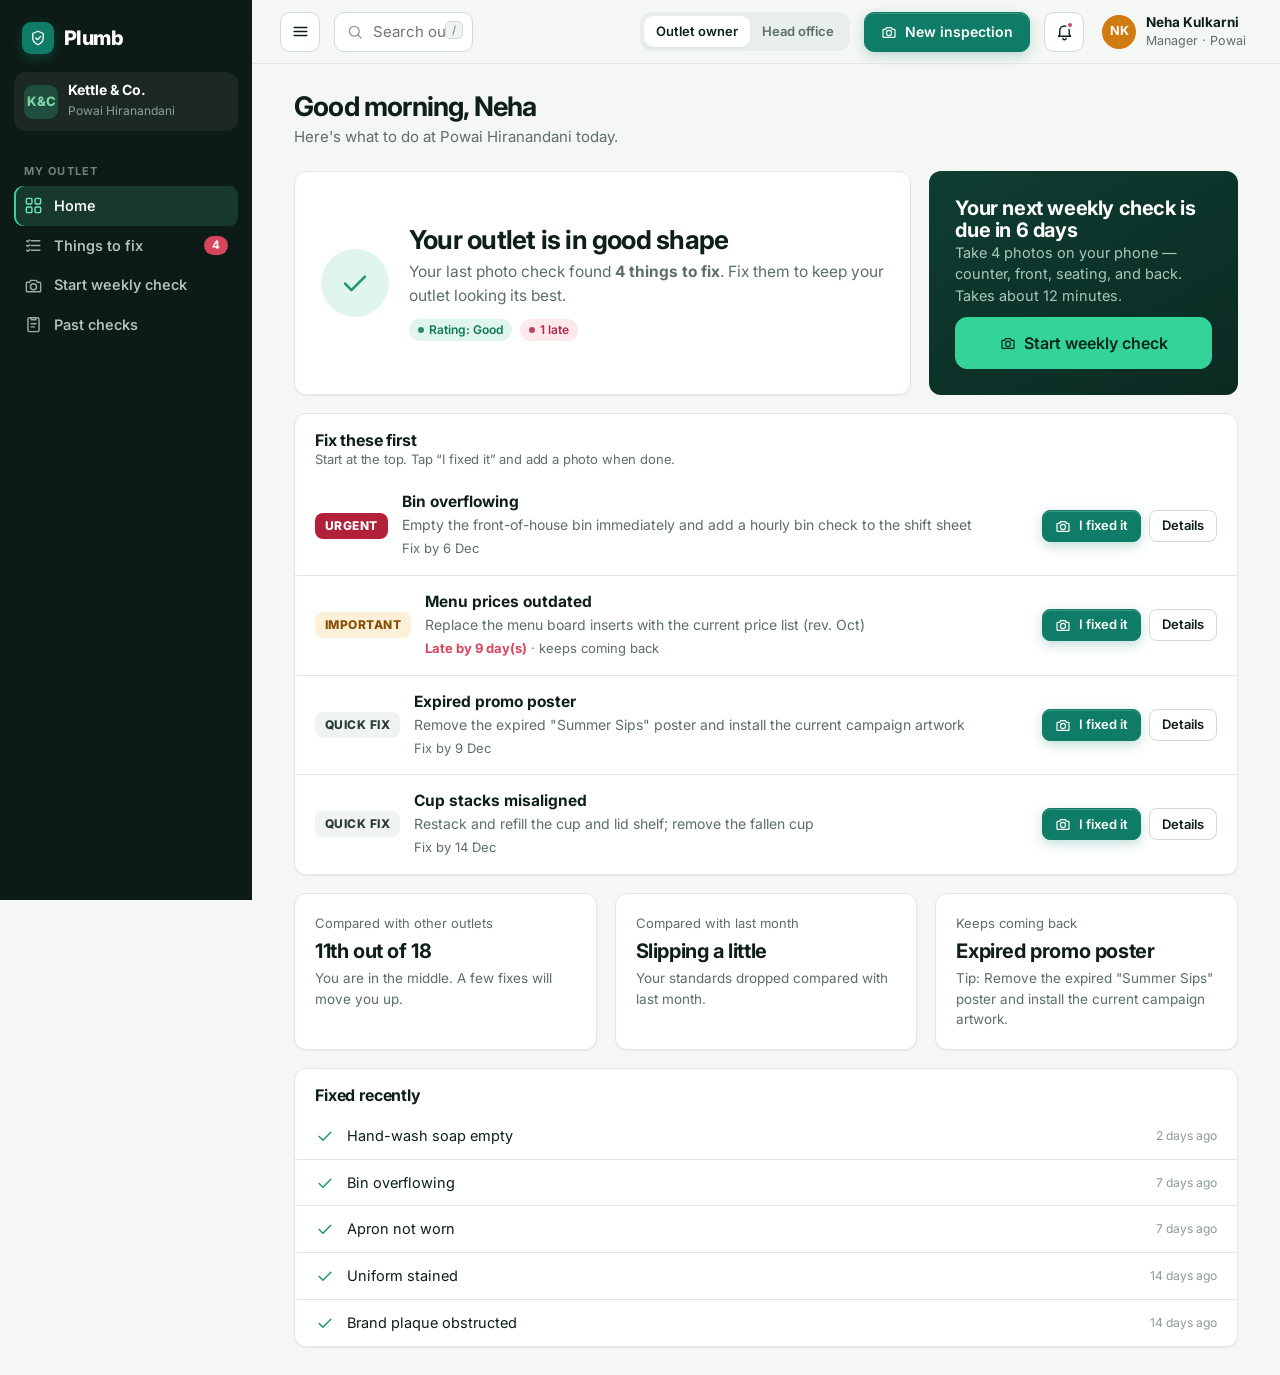
==== commit f48d268d: "Add outlet-owner home view and redesign hero visual Co-Authored-By: Claude Sonnet 5.5 <noreply@anthr" ====
--- a/app.html
+++ b/app.html
@@ -15,7 +15,7 @@
 <div class="shell">
   <aside class="side" id="side">
     <a class="logo" href="index.html"><span class="logo-mark" data-i="shield"></span>Plumb</a>
-    <div class="side-co"><div class="co-av">K&amp;C</div><div><b>Kettle &amp; Co.</b><span>18 outlets · 4 regions</span></div></div>
+    <div class="side-co"><div class="co-av">K&amp;C</div><div><b>Kettle &amp; Co.</b><span id="coSub">18 outlets · 4 regions</span></div></div>
     <nav id="nav" aria-label="App"></nav>
     <div class="side-foot"><b>Growth plan</b>18 of 50 outlets active<div class="meter"><i style="width:36%"></i></div><a href="#/billing" style="color:#6ee7b7;font-weight:600">Manage billing →</a></div>
   </aside>
@@ -25,9 +25,10 @@
       <button class="iconbtn burger" id="burger" aria-label="Menu" data-i="menu"></button>
       <div class="search"><span data-i="search"></span><input class="input" id="q" placeholder="Search outlets, tasks, inspections…" autocomplete="off"><kbd class="hide-s">/</kbd><div class="results" id="results" hidden></div></div>
       <div class="sp"></div>
+      <div class="seg" id="roleSw" role="group" aria-label="View as"><button data-r="owner">Outlet owner</button><button data-r="hq">Head office</button></div>
       <a class="btn btn-primary hide-s" href="#/new" data-i="camera">New inspection</a>
       <div style="position:relative"><button class="iconbtn" id="bell" aria-label="Notifications"><span data-i="bell"></span><i class="dot"></i></button><div class="pop" id="notif" hidden></div></div>
-      <div class="me"><div class="avatar">RK</div><span style="line-height:1.2"><b style="font-size:13.500px;display:block">Rhea Kapoor</b><small class="muted">Head of Retail Ops</small></span></div>
+      <div class="me" id="me"></div>
     </header>
     <main id="view"></main>
   </div>
--- a/assets/css/landing.css
+++ b/assets/css/landing.css
@@ -162,3 +162,21 @@
   .demo { padding: 22px; } .calc .tot { text-align: left; }
 }
 @media (max-width: 560px) { .steps, .ind-grid, .ind-tabs, .stats { grid-template-columns: 1fr; } .hero { padding-top: 36px; } section.sec { padding: 64px 0; } .cta { padding: 44px 22px; } }
+
+/* hero story visual */
+.story { display: grid; grid-template-columns: 310px 1fr; gap: 26px; align-items: center; }
+.phone { background: #fff; border: 8px solid #101c18; border-radius: 38px; box-shadow: var(--shadow-lg); overflow: hidden; }
+.phone-top { height: 22px; background: #fff; display: grid; place-items: center; } .phone-notch { width: 70px; height: 7px; background: #101c18; border-radius: 9px; }
+.ph-h { padding: 8px 14px 10px; display: flex; justify-content: space-between; align-items: center; gap: 8px; } .ph-h b { display: block; font-size: 14px; } .ph-h small { color: var(--muted); font-size: 12px; }
+.ph-photo { aspect-ratio: 8/5; background: #ddd; position: relative; }
+.ph-res { padding: 12px 14px 16px; display: grid; gap: 10px; }
+.ph-t { display: flex; gap: 6px; align-items: center; font-weight: 700; font-size: 13.5px; color: var(--brand-d); } .ph-t svg { width: 16px; height: 16px; }
+.ph-r { display: flex; gap: 10px; align-items: center; background: var(--surface-2); border-radius: 12px; padding: 9px 10px; } .ph-r i { width: 22px; height: 22px; border-radius: 50%; background: #ff4d4f; color: #fff; font: 800 12px var(--font); display: grid; place-items: center; font-style: normal; flex: none; }
+.ph-r div { flex: 1; min-width: 0; } .ph-r b { display: block; font-size: 13px; line-height: 1.2; } .ph-r small { color: var(--muted); font-size: 11.5px; }
+.story-side { display: grid; gap: 14px; }
+.story-step { display: flex; gap: 10px; align-items: center; font-weight: 600; font-size: 14px; color: var(--ink-2); } .story-step span { width: 24px; height: 24px; border-radius: 50%; background: var(--ink); color: #fff; display: grid; place-items: center; font-size: 12px; flex: none; }
+.bub { background: #fff; border: 1px solid var(--line); border-radius: 4px 16px 16px 16px; padding: 12px 14px; box-shadow: var(--shadow); } .bub p { font-size: 13.5px; color: var(--ink-2); margin-top: 6px; }
+.bub-h { display: flex; gap: 8px; align-items: center; font-size: 13.5px; } .bub-h small { margin-left: auto; color: var(--faint); }
+.wa { width: 24px; height: 24px; border-radius: 8px; background: #dff5e6; color: #1a8a4a; display: grid; place-items: center; flex: none; } .wa svg { width: 14px; height: 14px; } .bub.ok { border-color: #bfe8d3; background: #f4fcf8; }
+@media (max-width: 1020px) { .story { grid-template-columns: 300px 1fr; } }
+@media (max-width: 640px) { .story { grid-template-columns: 1fr; } .phone { max-width: 320px; margin: 0 auto; } }
--- a/assets/css/app.css
+++ b/assets/css/app.css
@@ -153,3 +153,17 @@
 .crop { aspect-ratio: auto; height: 0; padding-bottom: 56.25%; overflow: hidden; }
 #after.crop { display: block !important; }
 #after.crop > .ph-msg { position: absolute; inset: 0; display: grid; place-items: center; padding: 14px; }
+
+body[data-role=owner] .side-foot { display: none; }
+#roleSw button { padding: 6px 12px; font-size: 13px; }
+.owner { max-width: 1000px; }
+.ohero { padding: 26px; display: flex; gap: 20px; align-items: center; } .ohero .face { width: 68px; height: 68px; border-radius: 50%; display: grid; place-items: center; flex: none; } .ohero .face svg { width: 34px; height: 34px; }
+.ohero h2 { font-size: 26px; letter-spacing: -.03em; line-height: 1.15; } .ohero p { color: var(--muted); margin-top: 6px; font-size: 15.5px; } .chips { display: flex; gap: 8px; margin-top: 12px; flex-wrap: wrap; }
+.face.g { background: var(--good-l); color: var(--good); } .face.y { background: var(--warn-l); color: var(--warn); } .face.r { background: var(--bad-l); color: var(--bad); }
+.next { background: linear-gradient(150deg, #0f3d31, #0b2a22); color: #fff; padding: 26px; border-radius: var(--r); display: grid; gap: 10px; align-content: space-between; } .next h3 { font-size: 20px; } .next p { color: #a9c7bb; font-size: 14.5px; } .next .btn-primary { background: #34d399; border-color: #34d399; color: #04261c; box-shadow: none; }
+.todo { display: grid; grid-template-columns: auto 1fr auto; gap: 14px; align-items: center; padding: 16px 20px; border-bottom: 1px solid var(--line); } .todo:last-child { border: 0; }
+.todo .pri { font-size: 12px; font-weight: 800; padding: 4px 10px; border-radius: 8px; text-transform: uppercase; letter-spacing: .04em; white-space: nowrap; } .pri.u { background: var(--crit); color: #fff; } .pri.i { background: var(--warn-l); color: #8a4f06; } .pri.q { background: var(--surface-2); color: var(--ink-2); }
+.todo b { font-size: 15.5px; display: block; line-height: 1.3; } .todo p { color: var(--muted); font-size: 14px; margin-top: 2px; } .todo .when { font-size: 13px; margin-top: 4px; color: var(--muted); }
+.tiles { display: grid; grid-template-columns: repeat(3, 1fr); gap: 18px; } .tile { padding: 20px; } .tile small { color: var(--muted); font-size: 13px; display: block; } .tile b { font-size: 20px; letter-spacing: -.02em; display: block; margin: 6px 0 4px; line-height: 1.25; } .tile p { color: var(--muted); font-size: 13.5px; }
+.done-row { display: flex; gap: 12px; align-items: center; padding: 12px 20px; border-bottom: 1px solid var(--line); font-size: 14.5px; } .done-row:last-child { border: 0; } .done-row svg { width: 20px; height: 20px; color: var(--good); flex: none; } .done-row small { margin-left: auto; color: var(--faint); }
+@media (max-width: 760px) { .todo { grid-template-columns: 1fr; } .tiles { grid-template-columns: 1fr; } .ohero { flex-direction: column; align-items: start; } }
